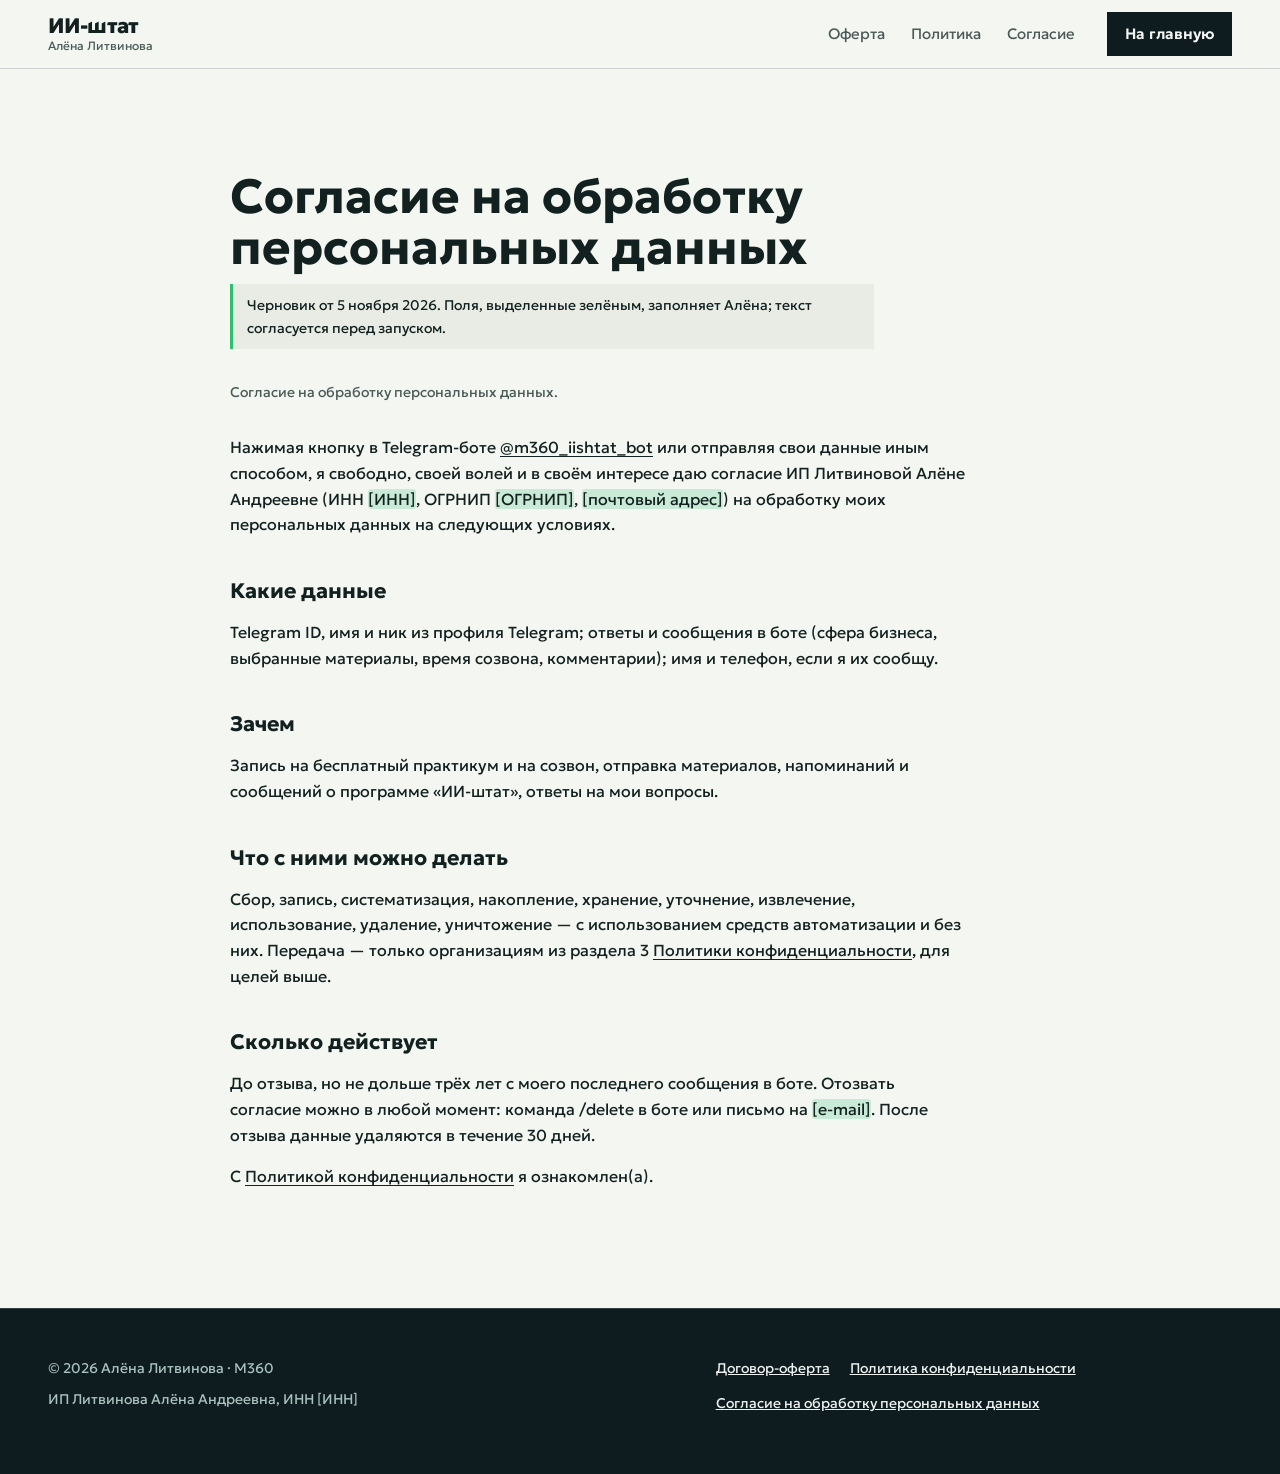
==== consent.html @ 6bc73ac0 "Черновики оферты, политики и согласия; ссылки в подвале и формах Co-Authored-By: Claude Opus 5.5 <no" ====
<!doctype html>
<html lang="ru">
<head>
<meta charset="utf-8">
<meta name="viewport" content="width=device-width, initial-scale=1">
<title>Согласие на обработку персональных данных — ИИ-штат, Алёна Литвинова</title>
<meta name="robots" content="noindex">
<meta name="theme-color" content="#F4F6F2">
<link rel="icon" href="assets/img/favicon.svg" type="image/svg+xml">
<link rel="preconnect" href="https://fonts.googleapis.com">
<link rel="preconnect" href="https://fonts.gstatic.com" crossorigin>
<link rel="stylesheet" href="https://fonts.googleapis.com/css2?family=Caveat:wght@600&family=Geologica:wght,SHRP@300..800,0..100&display=swap">
<link rel="stylesheet" href="css/style.css?v=20261105c">
</head>
<body>

<header class="nav">
  <div class="wrap nav__in">
    <a class="logo" href="./" aria-label="ИИ-штат, на главную"><b>ИИ-штат</b><span>Алёна Литвинова</span></a>
    <nav class="nav__links" aria-label="Документы">
      <a href="oferta.html">Оферта</a>
      <a href="privacy.html">Политика</a>
      <a href="consent.html">Согласие</a>
    </nav>
    <a class="btn" href="./">На главную</a>
  </div>
</header>

<main id="main" class="doc">
  <div class="wrap">
    <h1>Согласие на обработку персональных данных</h1>
    <p class="draft">Черновик от 5 ноября 2026. Поля, выделенные зелёным, заполняет Алёна; текст согласуется перед запуском.</p>

<p class="meta">Согласие на обработку персональных данных.</p>

<p>Нажимая кнопку в Telegram-боте <a class="link" href="https://t.me/m360_iishtat_bot">@m360_iishtat_bot</a> или отправляя свои данные иным способом, я свободно, своей волей и в своём интересе даю согласие ИП Литвиновой Алёне Андреевне (ИНН <span class="ph">[ИНН]</span>, ОГРНИП <span class="ph">[ОГРНИП]</span>, <span class="ph">[почтовый адрес]</span>) на обработку моих персональных данных на следующих условиях.</p>

<h2>Какие данные</h2>
<p>Telegram ID, имя и ник из профиля Telegram; ответы и сообщения в боте (сфера бизнеса, выбранные материалы, время созвона, комментарии); имя и телефон, если я их сообщу.</p>

<h2>Зачем</h2>
<p>Запись на бесплатный практикум и на созвон, отправка материалов, напоминаний и сообщений о программе «ИИ-штат», ответы на мои вопросы.</p>

<h2>Что с ними можно делать</h2>
<p>Сбор, запись, систематизация, накопление, хранение, уточнение, извлечение, использование, удаление, уничтожение — с использованием средств автоматизации и без них. Передача — только организациям из раздела 3 <a class="link" href="privacy.html">Политики конфиденциальности</a>, для целей выше.</p>

<h2>Сколько действует</h2>
<p>До отзыва, но не дольше трёх лет с моего последнего сообщения в боте. Отозвать согласие можно в любой момент: команда /delete в боте или письмо на <span class="ph">[e-mail]</span>. После отзыва данные удаляются в течение 30 дней.</p>

<p>С <a class="link" href="privacy.html">Политикой конфиденциальности</a> я ознакомлен(а).</p>

  </div>
</main>

<footer class="foot">
  <div class="wrap foot__in">
    <div>
      <p>© 2026 Алёна Литвинова · М360</p>
      <p>ИП Литвинова Алёна Андреевна, ИНН [ИНН]</p>
    </div>
    <nav aria-label="Документы">
      <a href="oferta.html">Договор-оферта</a>
      <a href="privacy.html">Политика конфиденциальности</a>
      <a href="consent.html">Согласие на обработку персональных данных</a>
    </nav>
  </div>
</footer>
</body>
</html>
---- css/style.css ----
/* ИИ-штат · Алёна Литвинова
   Идея: кадровые документы малого бизнеса. Печатная форма — Geologica,
   заполнено от руки — Caveat, синяя печать — бренд-синий М360. */

:root {
  --paper: #F4F6F2;
  --paper-2: #E8ECE5;
  --ink: #0E1B1F;
  --ink-2: #172A2F;
  --text: #12211F;
  --muted: #4A5A57;
  --on-dark: #EEF3F1;
  --on-dark-muted: #A9C2BD;
  --green: #2FBF71;
  --green-deep: #17804A;
  --blue: #2F80ED;
  --stamp: #2A6CE0;
  --rule: rgba(14, 27, 31, .16);
  --rule-strong: rgba(14, 27, 31, .55);
  --rule-dark: rgba(238, 243, 241, .16);

  --f: "Geologica", "Manrope", system-ui, sans-serif;
  --hand: "Caveat", "Segoe Print", cursive;

  --wrap: 1240px;
  --gut: clamp(16px, 4vw, 48px);
  --sec: clamp(88px, 12vw, 168px);
}

*, *::before, *::after { box-sizing: border-box; }
html { -webkit-text-size-adjust: 100%; scroll-behavior: smooth; overflow-x: clip; }
body {
  margin: 0;
  background: var(--paper);
  color: var(--text);
  font: 400 18px/1.6 var(--f);
  font-variation-settings: "SHRP" 0;
  text-rendering: optimizeLegibility;
  -webkit-font-smoothing: antialiased;
  overflow-x: clip;
}
img { display: block; max-width: 100%; height: auto; }
a { color: inherit; }
button { font: inherit; color: inherit; }
:focus-visible { outline: 3px solid var(--blue); outline-offset: 3px; border-radius: 2px; }
.sr { position: absolute; width: 1px; height: 1px; overflow: hidden; clip: rect(0 0 0 0); white-space: nowrap; }

.wrap { width: min(100% - 2 * var(--gut), var(--wrap)); margin-inline: auto; }

/* ---------- type ---------- */
.d1, .h2, .h3 {
  font-weight: 700;
  font-variation-settings: "SHRP" 100;
  letter-spacing: -.035em;
  margin: 0;
  text-wrap: balance;
}
.d1 { font-size: clamp(46px, 8vw, 124px); line-height: .94; }
.h2 { font-size: clamp(34px, 5vw, 68px); line-height: 1; }
.h3 { font-size: clamp(22px, 2.2vw, 28px); line-height: 1.15; letter-spacing: -.02em; }
.lead { font-size: clamp(19px, 1.6vw, 22px); line-height: 1.5; max-width: 34em; margin: 0; }
.small { font-size: 14px; line-height: 1.5; }
.hand { font-family: var(--hand); font-weight: 600; letter-spacing: 0; color: var(--stamp); }
.num { font-variant-numeric: tabular-nums lining-nums; }
.muted { color: var(--muted); }
.s--ink .muted { color: var(--on-dark-muted); }

/* ---------- sections ---------- */
.s { padding-block: var(--sec); position: relative; }
.s--ink { background: var(--ink); color: var(--on-dark); }
.s--paper + .s--paper { padding-top: 0; }
.s__head { display: grid; gap: 20px; margin-bottom: clamp(48px, 6vw, 88px); max-width: 920px; }
.s__head .lead { color: var(--muted); }
.s--ink .s__head .lead { color: var(--on-dark-muted); }

/* ---------- buttons ---------- */
.btn {
  display: inline-flex; align-items: center; justify-content: center; gap: 10px;
  min-height: 56px; padding: 0 28px;
  border: 0; border-radius: 0;
  background: var(--ink); color: var(--paper);
  font-weight: 600; font-size: 17px; text-decoration: none; cursor: pointer; text-align: center;
  transition: background .2s, color .2s, transform .2s;
}
.btn:hover { background: var(--green-deep); }
.btn:active { transform: translateY(1px); }
.btn--green { background: var(--green); color: var(--ink); }
.btn--green:hover { background: #4CD488; }
.btn--line { background: transparent; color: inherit; box-shadow: inset 0 0 0 1.5px currentColor; }
.btn--line:hover { background: var(--ink); color: var(--paper); }
.s--ink .btn--line:hover { background: var(--paper); color: var(--ink); }
.btn[disabled] { opacity: .55; cursor: progress; }
.link { color: inherit; text-decoration: underline; text-underline-offset: .2em; text-decoration-thickness: 1px; }
.link:hover { color: var(--green-deep); }
.s--ink .link:hover { color: var(--green); }

/* ---------- nav ---------- */
.nav {
  position: sticky; top: 0; z-index: 40;
  background: color-mix(in srgb, var(--paper) 88%, transparent);
  backdrop-filter: blur(10px);
  border-bottom: 1px solid var(--rule);
}
.nav__in { display: flex; align-items: center; gap: 32px; min-height: 68px; }
.logo { display: grid; line-height: 1; text-decoration: none; }
.logo b { font-size: 21px; font-weight: 800; letter-spacing: -.04em; font-variation-settings: "SHRP" 100; }
.logo span { font-size: 12px; color: var(--muted); margin-top: 3px; }
.nav__links { display: flex; gap: 26px; margin-left: auto; }
.nav__links a { text-decoration: none; font-size: 15px; color: var(--muted); }
.nav__links a:hover { color: var(--text); }
.nav .btn { min-height: 44px; padding: 0 18px; font-size: 15px; white-space: nowrap; }
@media (max-width: 520px) { .nav .btn .opt { display: none; } }
@media (max-width: 900px) { .nav__links { display: none; } .nav .btn { margin-left: auto; } }

/* ---------- hero ---------- */
.hero { padding-top: clamp(32px, 5vw, 64px); padding-bottom: clamp(56px, 8vw, 104px); }
.hero__grid { display: grid; grid-template-columns: 1.15fr .85fr; gap: clamp(24px, 4vw, 64px); align-items: end; }
.order {
  display: flex; flex-wrap: wrap; align-items: baseline; gap: 6px 14px;
  font-size: 15px; color: var(--muted);
  padding-bottom: 14px; border-bottom: 1px solid var(--rule-strong);
  margin-bottom: clamp(28px, 4vw, 48px);
}
.order b { color: var(--text); font-weight: 600; }
.order .hand { font-size: 26px; line-height: 1; }
.hero .d1 { margin-bottom: 28px; }
.hero .lead { margin-bottom: 36px; }
.hero__cta { display: flex; flex-wrap: wrap; gap: 12px; margin-bottom: clamp(36px, 5vw, 56px); }
.fields { display: grid; grid-template-columns: repeat(4, auto); justify-content: start; gap: 0; border-top: 1px solid var(--rule); }
.field { padding: 12px 28px 0 0; margin-right: 28px; border-right: 1px solid var(--rule); }
.field:last-child { border-right: 0; margin-right: 0; }
.field small { display: block; font-size: 13px; color: var(--muted); }
.field span { display: block; font-weight: 600; font-size: 17px; }

.portrait { position: relative; align-self: stretch; display: flex; align-items: flex-end; }
.portrait img { width: 100%; mix-blend-mode: multiply; filter: contrast(1.04); }
.approve {
  position: absolute; top: 0; right: 0; width: min(270px, 70%);
  font-size: 13px; line-height: 1.45; color: var(--text);
  background: color-mix(in srgb, var(--paper) 82%, transparent);
  padding: 12px 14px 16px;
}
.approve b { display: block; font-size: 14px; letter-spacing: .02em; }
.approve__line { position: relative; height: 40px; border-bottom: 1px solid var(--rule-strong); margin-top: 8px; }
.approve__name { font-size: 12px; color: var(--muted); margin-top: 4px; text-align: right; }
.approve__sign {
  position: absolute; left: 8px; bottom: -10px;
  font-size: 40px; line-height: 1; transform: rotate(-6deg);
  clip-path: inset(0 0 0 0);
}
.seal { position: absolute; width: 168px; height: 168px; left: -36px; bottom: 16%; color: var(--stamp); pointer-events: none; }
.seal svg { width: 100%; height: 100%; filter: url(#ink); opacity: .9; mix-blend-mode: multiply; }

@media (max-width: 960px) {
  .hero__grid { grid-template-columns: 1fr; }
  .portrait { max-width: 380px; margin: 8px auto 0; width: 100%; }
  .approve { width: 62%; font-size: 12px; }
  .approve__sign { font-size: 32px; }
  .seal { right: auto; left: -8px; top: auto; bottom: 18%; width: 118px; height: 118px; }
  .fields { grid-template-columns: 1fr 1fr; }
  .field { border-right: 0; margin-right: 0; padding-right: 12px; }
}

/* hero load: подпись пишется, потом ставится печать */
.motion .approve__sign { animation: write 1.1s .7s cubic-bezier(.6, 0, .3, 1) both; }
.motion .seal svg { animation: slam .5s 1.85s cubic-bezier(.2, 1.6, .4, 1) both; }
@keyframes write { from { clip-path: inset(0 100% 0 0); } to { clip-path: inset(0 0 0 0); } }
@keyframes slam {
  0% { opacity: 0; transform: scale(1.6) rotate(-24deg); }
  60% { opacity: .9; }
  100% { opacity: .9; transform: scale(1) rotate(-12deg); }
}
.seal svg { transform: rotate(-12deg); }

/* ---------- recognise ---------- */
.claims { display: grid; grid-template-columns: repeat(3, 1fr); border-top: 1px solid var(--rule-strong); }
.claim { padding: 32px 32px 0 0; border-right: 1px solid var(--rule); }
.claim + .claim { padding-left: 32px; }
.claim:last-child { border-right: 0; padding-right: 0; }
.claim q { display: block; font-size: clamp(22px, 2.1vw, 28px); line-height: 1.25; font-weight: 300; letter-spacing: -.015em; quotes: "«" "»"; margin-bottom: 28px; text-wrap: pretty; }
.claim h3 { font-size: 17px; margin: 0 0 6px; font-weight: 700; }
.claim p { margin: 0; color: var(--muted); font-size: 16px; }
.after-note { margin-top: 48px; font-size: 15px; color: var(--muted); }
@media (max-width: 860px) {
  .claims { grid-template-columns: 1fr; }
  .claim, .claim + .claim { padding: 28px 0; border-right: 0; border-bottom: 1px solid var(--rule); }
}

/* ---------- why now: ledger ---------- */
.ledger { border-top: 1px solid var(--rule-dark); }
.ledger__row {
  display: grid; grid-template-columns: minmax(0, 6fr) minmax(0, 5fr); gap: 32px; align-items: baseline;
  padding: 28px 0; border-bottom: 1px solid var(--rule-dark);
}
.ledger__n { white-space: nowrap; font-size: clamp(44px, 7.2vw, 112px); line-height: .9; font-weight: 700; letter-spacing: -.05em; font-variation-settings: "SHRP" 100; color: var(--green); }
.ledger__t { font-size: clamp(18px, 1.6vw, 22px); line-height: 1.4; max-width: 30em; }
.ledger__t a { display: block; margin-top: 10px; font-size: 14px; color: var(--on-dark-muted); }
.verdict { margin-top: 56px; display: grid; grid-template-columns: minmax(0, 6fr) minmax(0, 5fr); gap: 32px; }
.verdict p { margin: 0; font-size: clamp(20px, 1.8vw, 24px); line-height: 1.45; }
@media (max-width: 760px) {
  .ledger__row, .verdict { grid-template-columns: 1fr; gap: 10px; }
}

/* ---------- staff schedule ---------- */
.sheet { border: 1.5px solid var(--ink); background: #fff; }
.sheet__top {
  display: flex; flex-wrap: wrap; justify-content: space-between; gap: 8px 24px; align-items: baseline;
  padding: 18px 22px; border-bottom: 1.5px solid var(--ink);
}
.sheet__top b { font-size: 18px; }
.sheet__top .hand { font-size: 30px; line-height: 1; }
.sheet__cols, .row {
  display: grid; grid-template-columns: 64px minmax(0, 1.25fr) minmax(0, 2fr) 168px;
  align-items: center;
}
.sheet__cols { font-size: 13px; color: var(--muted); border-bottom: 1px solid var(--rule-strong); }
.sheet__cols span, .row > * { padding: 12px 18px; border-right: 1px solid var(--rule); align-self: stretch; }
.sheet__cols span:last-child, .row > *:last-child { border-right: 0; }
.row { border-bottom: 1px solid var(--rule); min-height: 104px; }
.row:last-child { border-bottom: 0; }
.row__n { font-size: 28px; font-weight: 700; font-variation-settings: "SHRP" 100; display: flex; align-items: center; }
.row__pos { display: flex; flex-direction: column; justify-content: center; }
.row__pos b { font-size: 20px; line-height: 1.2; letter-spacing: -.015em; }
.row__pos small { color: var(--muted); font-size: 14px; }
.row__does { display: flex; align-items: center; font-size: 16px; line-height: 1.45; }
.row__st { position: relative; display: flex; align-items: center; justify-content: center; }
.row__vac { font-size: 14px; color: var(--muted); }
.stamp {
  position: absolute; inset: 50% auto auto 50%;
  display: grid; place-items: center; text-align: center;
  padding: 6px 12px 5px; border: 3px solid var(--stamp); border-radius: 6px;
  color: var(--stamp); font-weight: 800; font-size: 20px; line-height: 1; letter-spacing: .06em;
  font-variation-settings: "SHRP" 100;
  transform: translate(-50%, -50%) rotate(-9deg);
  filter: url(#ink); opacity: 0; mix-blend-mode: multiply;
}
.stamp small { display: block; font-size: 11px; font-weight: 600; letter-spacing: .02em; margin-top: 4px; }
.row.is-hired .row__vac { opacity: 0; }
.row.is-hired .stamp { opacity: .95; }
.motion .row.is-hired .stamp { animation: stamp .42s cubic-bezier(.2, 1.7, .45, 1) both; }
@keyframes stamp {
  0% { opacity: 0; transform: translate(-50%, -50%) rotate(-22deg) scale(1.9); }
  100% { opacity: .9; transform: translate(-50%, -50%) rotate(-9deg) scale(1); }
}
.row:nth-child(even) .stamp { transform: translate(-50%, -50%) rotate(6deg); }
.motion .row:nth-child(even).is-hired .stamp { animation-name: stamp2; }
@keyframes stamp2 {
  0% { opacity: 0; transform: translate(-50%, -50%) rotate(20deg) scale(1.9); }
  100% { opacity: .9; transform: translate(-50%, -50%) rotate(6deg) scale(1); }
}
.sheet__foot { display: grid; grid-template-columns: 1fr auto; gap: 16px 32px; align-items: end; margin-top: 28px; }
.sheet__foot p { margin: 0; max-width: 40em; }
@media (max-width: 820px) {
  .sheet__cols { display: none; }
  .row { grid-template-columns: 52px 1fr; grid-template-areas: "n pos" "n does" "n st"; min-height: 0; padding: 14px 0; }
  .row > * { border-right: 0; padding: 4px 14px; }
  .row__n { grid-area: n; align-items: flex-start; font-size: 24px; }
  .row__pos { grid-area: pos; }
  .row__does { grid-area: does; font-size: 15px; }
  .row__st { grid-area: st; justify-content: flex-start; min-height: 56px; }
  .stamp { left: 64px; }
  .sheet__foot { grid-template-columns: 1fr; }
}

/* ---------- payroll ---------- */
.payroll { display: grid; grid-template-columns: minmax(0, 1fr) minmax(0, 1fr); gap: clamp(32px, 6vw, 96px); align-items: start; }
.slip { border-top: 2px solid var(--on-dark); }
.slip__row { display: grid; grid-template-columns: 1fr auto; gap: 8px 24px; padding: 24px 0; border-bottom: 1px dashed var(--rule-dark); }
.slip__row b { font-size: 19px; font-weight: 600; }
.slip__row small { grid-column: 1 / -1; color: var(--on-dark-muted); font-size: 15px; }
.slip__sum { font-size: clamp(30px, 3.6vw, 48px); font-weight: 700; letter-spacing: -.03em; font-variation-settings: "SHRP" 100; text-align: right; white-space: nowrap; }
.slip__row--ours .slip__sum { color: var(--green); }
.slip__total { display: flex; justify-content: space-between; gap: 16px; padding-top: 20px; font-size: 15px; color: var(--on-dark-muted); }
@media (max-width: 860px) { .payroll { grid-template-columns: 1fr; } }

/* ---------- lesson steps ---------- */
.steps { list-style: none; padding: 0; margin: 0; display: grid; grid-template-columns: repeat(5, 1fr); counter-reset: st; border-top: 1px solid var(--rule-strong); }
.steps li { counter-increment: st; padding: 24px 24px 0 0; position: relative; }
.steps li + li { padding-left: 24px; border-left: 1px solid var(--rule); }
.steps li::before { content: counter(st); display: block; font-size: 56px; line-height: 1; font-weight: 700; font-variation-settings: "SHRP" 100; letter-spacing: -.04em; margin-bottom: 28px; color: var(--green-deep); }
.steps b { display: block; font-size: 20px; margin-bottom: 6px; }
.steps span { color: var(--muted); font-size: 16px; line-height: 1.45; display: block; }
.steps-note { margin-top: 40px; max-width: 40em; }
@media (max-width: 960px) {
  .steps { grid-template-columns: 1fr; }
  .steps li, .steps li + li { padding: 20px 0; border-left: 0; border-bottom: 1px solid var(--rule); display: grid; grid-template-columns: 64px 1fr; }
  .steps li::before { margin: 0; font-size: 40px; grid-row: span 2; }
}

/* ---------- before / after ---------- */
.ba { display: grid; grid-template-columns: 1fr 1fr; border-top: 1px solid var(--rule-strong); }
.ba > div { padding-top: 24px; }
.ba > div + div { padding-left: 40px; border-left: 1px solid var(--rule); }
.ba h3 { font-size: 15px; font-weight: 600; color: var(--muted); margin: 0 0 18px; }
.ba ul { list-style: none; margin: 0; padding: 0; }
.ba li { font-size: clamp(19px, 1.7vw, 23px); line-height: 1.35; padding: 14px 0; border-bottom: 1px solid var(--rule); letter-spacing: -.01em; }
.ba .was li { color: var(--muted); text-decoration: line-through; text-decoration-color: rgba(14, 27, 31, .35); text-decoration-thickness: 1px; }
.ba .will li { font-weight: 500; }
@media (max-width: 760px) { .ba { grid-template-columns: 1fr; } .ba > div + div { padding-left: 0; border-left: 0; margin-top: 36px; } }

/* ---------- author ---------- */
.author { display: grid; grid-template-columns: minmax(0, 5fr) minmax(0, 7fr); gap: clamp(32px, 5vw, 80px); align-items: start; }
.author__photo figure { margin: 0; }
.author__photo img { width: 100%; aspect-ratio: 9 / 13; object-fit: cover; object-position: 50% 30%; }
figcaption { font-size: 13px; color: var(--on-dark-muted); margin-top: 10px; line-height: 1.4; }
.card-t2 { border-top: 1.5px solid var(--on-dark); margin-top: 36px; }
.card-t2 div { display: grid; grid-template-columns: 180px 1fr; gap: 20px; padding: 16px 0; border-bottom: 1px solid var(--rule-dark); }
.card-t2 dt { color: var(--on-dark-muted); font-size: 15px; }
.card-t2 dd { margin: 0; font-size: 17px; line-height: 1.45; }
.author blockquote { margin: 48px 0 0; font-size: clamp(26px, 2.8vw, 38px); line-height: 1.18; font-weight: 300; letter-spacing: -.02em; }
.author blockquote footer { margin-top: 14px; font-size: 15px; color: var(--on-dark-muted); font-weight: 400; letter-spacing: 0; }
.reel { display: grid; grid-template-columns: repeat(4, 1fr); gap: 16px; margin-top: clamp(56px, 7vw, 96px); }
.reel figure { margin: 0; }
.reel img { width: 100%; aspect-ratio: 3 / 4; object-fit: cover; }
@media (max-width: 900px) {
  .author { grid-template-columns: 1fr; }
  .author__photo { max-width: 460px; }
  .card-t2 div { grid-template-columns: 1fr; gap: 2px; }
  .reel { grid-template-columns: 1fr 1fr; }
}

/* ---------- stories ---------- */
.stories { display: grid; grid-template-columns: repeat(4, 1fr); border-top: 1px solid var(--rule-strong); margin-bottom: clamp(56px, 7vw, 96px); }
.story { padding: 24px 24px 0 0; }
.story + .story { padding-left: 24px; border-left: 1px solid var(--rule); }
.story b { display: block; font-size: 22px; letter-spacing: -.02em; margin-bottom: 8px; }
.story p { margin: 0; color: var(--muted); font-size: 16px; }
.shots { columns: 4 240px; column-gap: 20px; }
.shots figure { break-inside: avoid; margin: 0 0 20px; }
.shots img { width: 100%; border: 1px solid var(--rule); }
.shots figcaption { color: var(--muted); }
@media (max-width: 900px) {
  .stories { grid-template-columns: 1fr 1fr; }
  .story, .story + .story { padding: 20px 16px 20px 0; border-left: 0; border-bottom: 1px solid var(--rule); }
}

/* ---------- tariffs ---------- */
.deals { display: grid; grid-template-columns: 1fr 1fr; gap: 24px; }
.deal { display: flex; flex-direction: column; border: 1.5px solid var(--ink); padding: clamp(24px, 3vw, 40px); background: #fff; }
.deal--main { background: var(--ink); color: var(--on-dark); }
.deal__no { font-size: 14px; color: var(--muted); display: flex; justify-content: space-between; gap: 12px; padding-bottom: 14px; border-bottom: 1px solid var(--rule); margin-bottom: 24px; }
.deal--main .deal__no { color: var(--on-dark-muted); border-color: var(--rule-dark); }
.deal h3 { font-size: clamp(26px, 2.6vw, 34px); margin: 0 0 8px; font-weight: 700; letter-spacing: -.03em; font-variation-settings: "SHRP" 100; }
.deal__price { font-size: clamp(40px, 4.6vw, 60px); font-weight: 700; letter-spacing: -.04em; line-height: 1; font-variation-settings: "SHRP" 100; margin: 18px 0 6px; }
.deal__sub { color: var(--muted); font-size: 16px; margin: 0 0 24px; }
.deal--main .deal__sub { color: var(--on-dark-muted); }
.deal ul { list-style: none; padding: 0; margin: 0 0 32px; flex: 1; }
.deal li { padding: 10px 0 10px 26px; border-bottom: 1px solid var(--rule); position: relative; font-size: 17px; }
.deal--main li { border-color: var(--rule-dark); }
.deal li::before { content: ""; position: absolute; left: 0; top: 19px; width: 12px; height: 2px; background: var(--green-deep); }
.deal--main li::before { background: var(--green); }
.deal .btn { width: 100%; }
.deal--main .btn { background: var(--green); color: var(--ink); }
.deal--main .btn:hover { background: #4CD488; }
.deals-note { margin-top: 32px; display: grid; gap: 8px; max-width: 46em; }
.deals-note p { margin: 0; }
@media (max-width: 820px) { .deals { grid-template-columns: 1fr; } }

/* ---------- honest ---------- */
.honest { display: grid; grid-template-columns: 1fr 1fr; border-top: 1px solid var(--rule-dark); }
.honest > div { padding-top: 24px; }
.honest > div + div { padding-left: 40px; border-left: 1px solid var(--rule-dark); }
.honest h3 { margin: 0 0 14px; font-size: 22px; }
.honest ul { margin: 0; padding: 0; list-style: none; }
.honest li { padding: 12px 0; border-bottom: 1px solid var(--rule-dark); font-size: 18px; }
.honest-q { margin: 64px 0 0; font-size: clamp(28px, 3.4vw, 46px); line-height: 1.12; font-weight: 600; letter-spacing: -.03em; font-variation-settings: "SHRP" 100; max-width: 20em; text-wrap: balance; }
@media (max-width: 760px) { .honest { grid-template-columns: 1fr; } .honest > div + div { padding-left: 0; border-left: 0; margin-top: 32px; } }

/* ---------- faq ---------- */
.faq { border-top: 1px solid var(--rule-strong); max-width: 920px; }
.faq details { border-bottom: 1px solid var(--rule); }
.faq summary { list-style: none; cursor: pointer; display: grid; grid-template-columns: 1fr 28px; gap: 24px; align-items: center; padding: 22px 0; font-size: clamp(19px, 1.7vw, 22px); font-weight: 600; letter-spacing: -.01em; }
.faq summary::-webkit-details-marker { display: none; }
.faq summary::after { content: ""; width: 18px; height: 18px; justify-self: end; background: linear-gradient(currentColor, currentColor) center / 18px 2px no-repeat, linear-gradient(currentColor, currentColor) center / 2px 18px no-repeat; transition: transform .25s; }
.faq details[open] summary::after { transform: rotate(45deg); }
.faq details p { margin: 0 0 24px; max-width: 42em; color: var(--muted); }

/* ---------- final ---------- */
.final { display: grid; grid-template-columns: 1fr 1fr; gap: 24px; }
.final__opt { padding: clamp(28px, 3.4vw, 48px); border: 1px solid var(--rule-dark); display: flex; flex-direction: column; gap: 16px; }
.final__opt--hot { background: var(--paper); color: var(--text); border-color: var(--paper); }
.final__opt small { font-size: 15px; color: var(--on-dark-muted); }
.final__opt--hot small { color: var(--muted); }
.final__opt h3 { margin: 0; font-size: clamp(28px, 3vw, 40px); line-height: 1.05; font-weight: 700; letter-spacing: -.03em; font-variation-settings: "SHRP" 100; }
.final__opt p { margin: 0; flex: 1; }
.final__opt .btn { align-self: flex-start; }
@media (max-width: 820px) { .final { grid-template-columns: 1fr; } }

/* ---------- footer ---------- */
.foot { background: var(--ink); color: var(--on-dark-muted); padding: 48px 0 56px; border-top: 1px solid var(--rule-dark); font-size: 14px; }
.foot__in { display: grid; grid-template-columns: 1.2fr 1fr; gap: 24px 48px; }
.foot p { margin: 0 0 8px; }
.foot nav { display: flex; flex-wrap: wrap; gap: 8px 20px; }
.foot a { color: var(--on-dark); }
@media (max-width: 760px) { .foot__in { grid-template-columns: 1fr; } }

/* ---------- form & modal ---------- */
.form { display: grid; gap: 16px; }
.form label { display: grid; gap: 6px; font-size: 15px; font-weight: 600; }
.form label small { font-weight: 400; color: var(--muted); }
.form input[type="text"], .form input[type="tel"] {
  width: 100%; min-height: 54px; padding: 0 16px;
  border: 1.5px solid var(--rule-strong); border-radius: 0; background: #fff; color: var(--text);
  font: 400 17px var(--f);
}
.form input:focus { outline: none; border-color: var(--blue); box-shadow: 0 0 0 3px rgba(47, 128, 237, .2); }
.form .err { color: #B3261E; font-size: 14px; font-weight: 400; min-height: 0; }
.form [aria-invalid="true"] { border-color: #B3261E; }
.check { display: grid !important; grid-template-columns: 22px 1fr; gap: 10px !important; font-weight: 400 !important; font-size: 14px !important; line-height: 1.45; align-items: start; }
.check input { width: 20px; height: 20px; margin: 1px 0 0; accent-color: var(--green-deep); }
.form .btn { width: 100%; margin-top: 6px; }
.form__alt { font-size: 14px; color: var(--muted); margin: 0; }
.form__msg { display: none; }
.form__msg h3 { margin: 0 0 10px; font-size: 28px; letter-spacing: -.03em; font-variation-settings: "SHRP" 100; }
.form__msg p { margin: 0 0 18px; }
.form__msg .btns { display: grid; gap: 10px; }
.is-sent .form__fields { display: none; }
.is-sent .form__msg { display: block; }
.form__fail { display: none; padding: 14px 16px; background: #FCEDEC; color: #7A1A14; font-size: 15px; }
.form__fail.on { display: block; }
.form__fail a { color: inherit; font-weight: 600; }

.modal { position: fixed; inset: 0; z-index: 100; display: none; place-items: center; padding: 16px; background: rgba(14, 27, 31, .66); }
.modal.on { display: grid; }
.modal__box { position: relative; width: min(520px, 100%); max-height: calc(100dvh - 32px); overflow: auto; background: var(--paper); padding: clamp(24px, 4vw, 40px); }
.modal__box h2 { padding-right: 36px; font-size: 30px; line-height: 1.05; margin: 0 0 8px; letter-spacing: -.03em; font-variation-settings: "SHRP" 100; }
.modal__box > p { margin: 0 0 22px; color: var(--muted); font-size: 16px; }
.modal__x { position: absolute; top: 10px; right: 10px; width: 44px; height: 44px; border: 0; background: none; cursor: pointer; font-size: 28px; line-height: 1; }

/* ---------- practicum page ---------- */
.pr-hero { padding-top: clamp(32px, 5vw, 64px); padding-bottom: var(--sec); }
.pr-grid { display: grid; grid-template-columns: minmax(0, 1.2fr) minmax(0, .8fr); gap: clamp(32px, 5vw, 72px); align-items: start; }
.pr-grid .d1 { margin-bottom: 24px; }
.count { display: flex; gap: 0; margin: 32px 0 0; border-top: 1px solid var(--rule-strong); }
.count div { padding: 12px 24px 0 0; margin-right: 24px; border-right: 1px solid var(--rule); }
.count div:last-child { border: 0; }
.count b { display: block; font-size: clamp(36px, 4vw, 56px); line-height: 1; font-weight: 700; letter-spacing: -.04em; font-variation-settings: "SHRP" 100; }
.count small { font-size: 13px; color: var(--muted); }
.count-state { margin: 32px 0 0; font-size: 20px; font-weight: 600; }
.panel { background: #fff; border: 1.5px solid var(--ink); padding: clamp(22px, 3vw, 36px); position: sticky; top: 92px; }
.panel h2 { font-size: 26px; margin: 0 0 6px; letter-spacing: -.03em; font-variation-settings: "SHRP" 100; }
.panel > p { margin: 0 0 20px; color: var(--muted); font-size: 16px; }
.shifts { border: 1.5px solid var(--ink); background: #fff; }
.shift { display: grid; grid-template-columns: 150px 1fr; border-bottom: 1px solid var(--rule); }
.shift:last-child { border-bottom: 0; }
.shift > div { padding: 22px; }
.shift > div + div { border-left: 1px solid var(--rule); }
.shift time { display: block; font-size: 30px; font-weight: 700; line-height: 1; letter-spacing: -.03em; font-variation-settings: "SHRP" 100; }
.shift small { color: var(--muted); font-size: 14px; }
.shift h3 { margin: 0 0 6px; font-size: 21px; letter-spacing: -.015em; }
.shift p { margin: 0; color: var(--muted); font-size: 16px; }
.who { display: grid; grid-template-columns: 180px 1fr; gap: 28px; align-items: center; }
.who img { width: 180px; height: 180px; object-fit: cover; mix-blend-mode: multiply; }
.who p { margin: 0; font-size: 19px; }
.cta-bottom { text-align: left; }
@media (max-width: 960px) {
  .pr-grid { grid-template-columns: 1fr; }
  .panel { position: static; }
}
@media (max-width: 620px) {
  .shift { grid-template-columns: 1fr; }
  .shift > div + div { border-left: 0; padding-top: 0; }
  .who { grid-template-columns: 1fr; }
  .count div { padding-right: 14px; margin-right: 14px; }
}

@media (prefers-reduced-motion: reduce) {
  html:not(.motion) { scroll-behavior: auto; }
}

/* ---------- документы ---------- */
.doc { padding-block: clamp(56px, 8vw, 104px); background: var(--paper); }
.doc .wrap { max-width: 820px; }
.doc h1 { font-size: clamp(30px, 4vw, 48px); line-height: 1.05; margin: 0 0 12px; }
.doc h2 { font-size: 21px; line-height: 1.25; margin: 40px 0 12px; }
.doc p, .doc li { font-size: 16px; line-height: 1.6; max-width: 46em; }
.doc ol, .doc ul { padding-left: 1.3em; }
.doc li + li { margin-top: 6px; }
.doc table { border-collapse: collapse; width: 100%; font-size: 15px; margin: 12px 0; }
.doc td, .doc th { border-top: 1px solid var(--rule); padding: 10px 12px 10px 0; text-align: left; vertical-align: top; }
.doc .ph { background: rgba(47, 191, 113, .22); border-radius: 3px; }
.doc .meta { color: var(--muted); font-size: 14px; margin: 0 0 32px; }
.doc .draft { border-left: 3px solid var(--green); padding: 10px 14px; background: var(--paper-2); font-size: 14px; margin: 0 0 32px; }
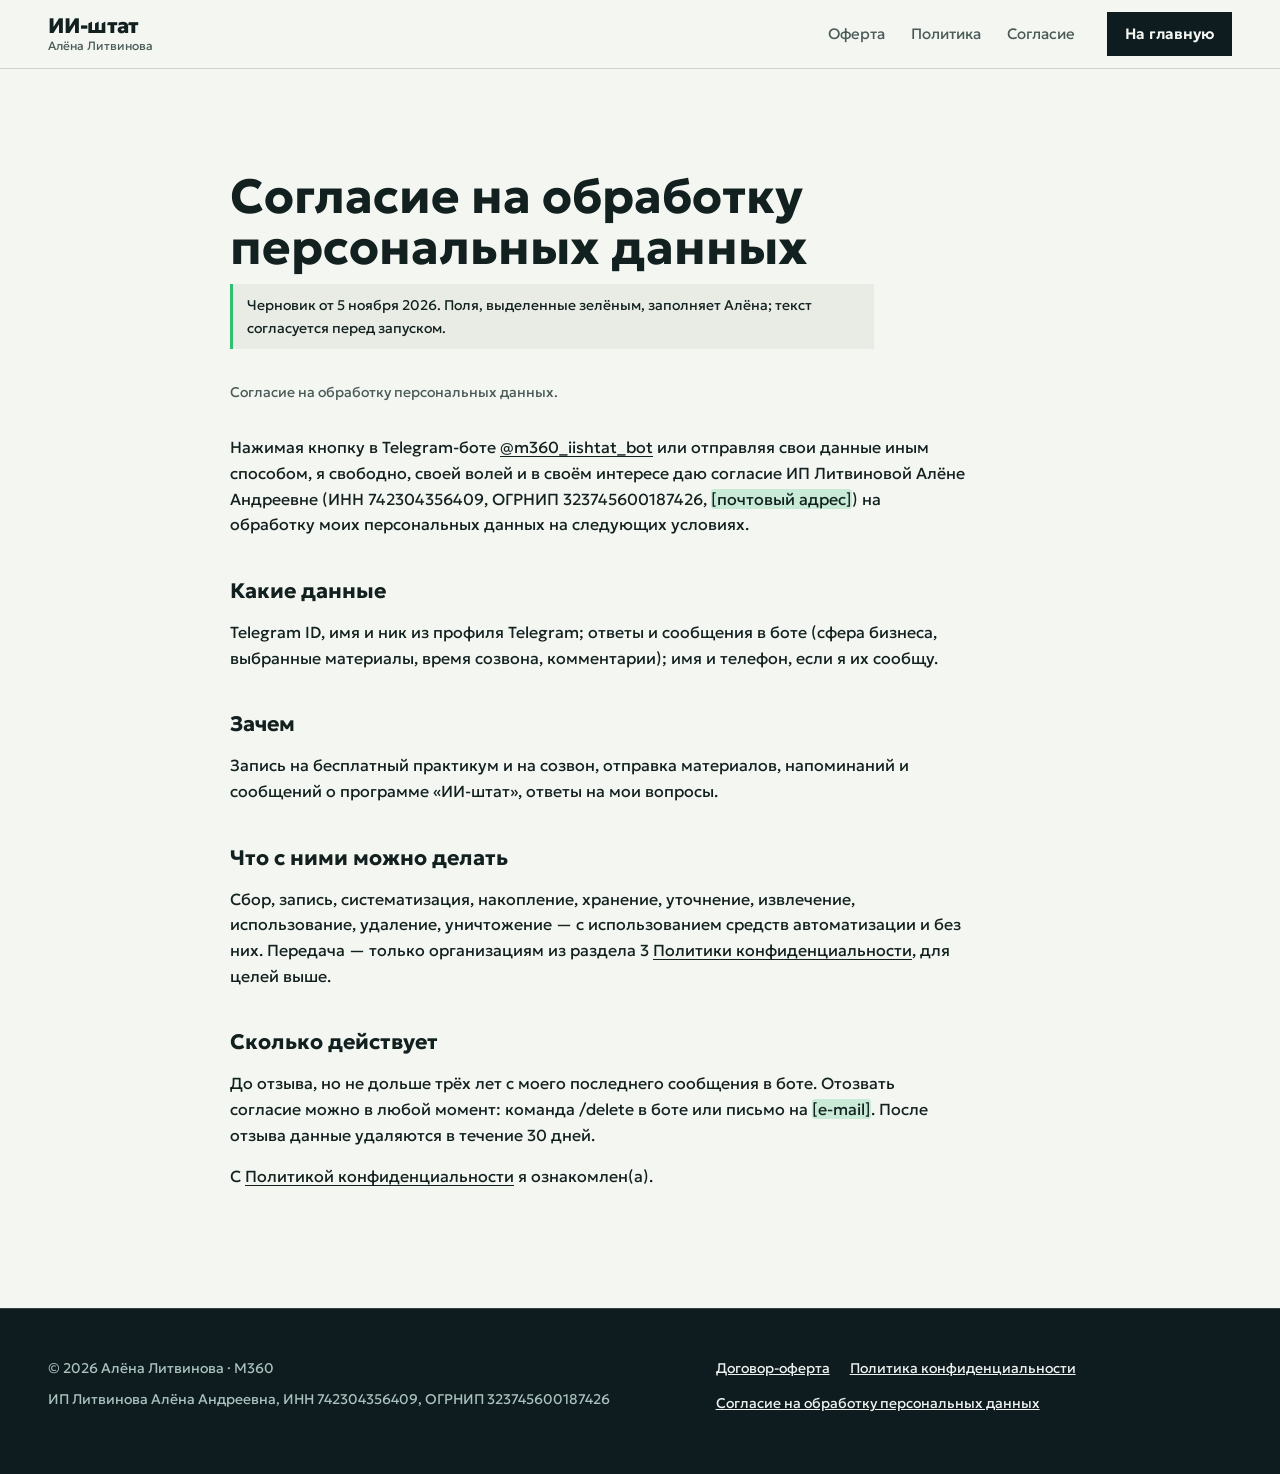
==== commit a06ce76d: "Реквизиты ИП Литвиновой: ИНН, ОГРНИП, банк в оферте Co-Authored-By: Claude Opus 5.5 <noreply@anthrop" ====
--- a/consent.html
+++ b/consent.html
@@ -2,6 +2,8 @@
 <html lang="ru">
 <head>
 <meta charset="utf-8">
+<script>if(/github\.io$/.test(location.hostname))location.replace("https://litvinova.online"+location.pathname.replace(/^\/ii-shtat-site/,"")+location.search+location.hash);</script>
+<link rel="canonical" href="https://litvinova.online/consent.html">
 <meta name="viewport" content="width=device-width, initial-scale=1">
 <title>Согласие на обработку персональных данных — ИИ-штат, Алёна Литвинова</title>
 <meta name="robots" content="noindex">
@@ -33,7 +35,7 @@
 
 <p class="meta">Согласие на обработку персональных данных.</p>
 
-<p>Нажимая кнопку в Telegram-боте <a class="link" href="https://t.me/m360_iishtat_bot">@m360_iishtat_bot</a> или отправляя свои данные иным способом, я свободно, своей волей и в своём интересе даю согласие ИП Литвиновой Алёне Андреевне (ИНН <span class="ph">[ИНН]</span>, ОГРНИП <span class="ph">[ОГРНИП]</span>, <span class="ph">[почтовый адрес]</span>) на обработку моих персональных данных на следующих условиях.</p>
+<p>Нажимая кнопку в Telegram-боте <a class="link" href="https://t.me/m360_iishtat_bot">@m360_iishtat_bot</a> или отправляя свои данные иным способом, я свободно, своей волей и в своём интересе даю согласие ИП Литвиновой Алёне Андреевне (ИНН 742304356409, ОГРНИП 323745600187426, <span class="ph">[почтовый адрес]</span>) на обработку моих персональных данных на следующих условиях.</p>
 
 <h2>Какие данные</h2>
 <p>Telegram ID, имя и ник из профиля Telegram; ответы и сообщения в боте (сфера бизнеса, выбранные материалы, время созвона, комментарии); имя и телефон, если я их сообщу.</p>
@@ -56,7 +58,7 @@
   <div class="wrap foot__in">
     <div>
       <p>© 2026 Алёна Литвинова · М360</p>
-      <p>ИП Литвинова Алёна Андреевна, ИНН [ИНН]</p>
+      <p>ИП Литвинова Алёна Андреевна, ИНН 742304356409, ОГРНИП 323745600187426</p>
     </div>
     <nav aria-label="Документы">
       <a href="oferta.html">Договор-оферта</a>
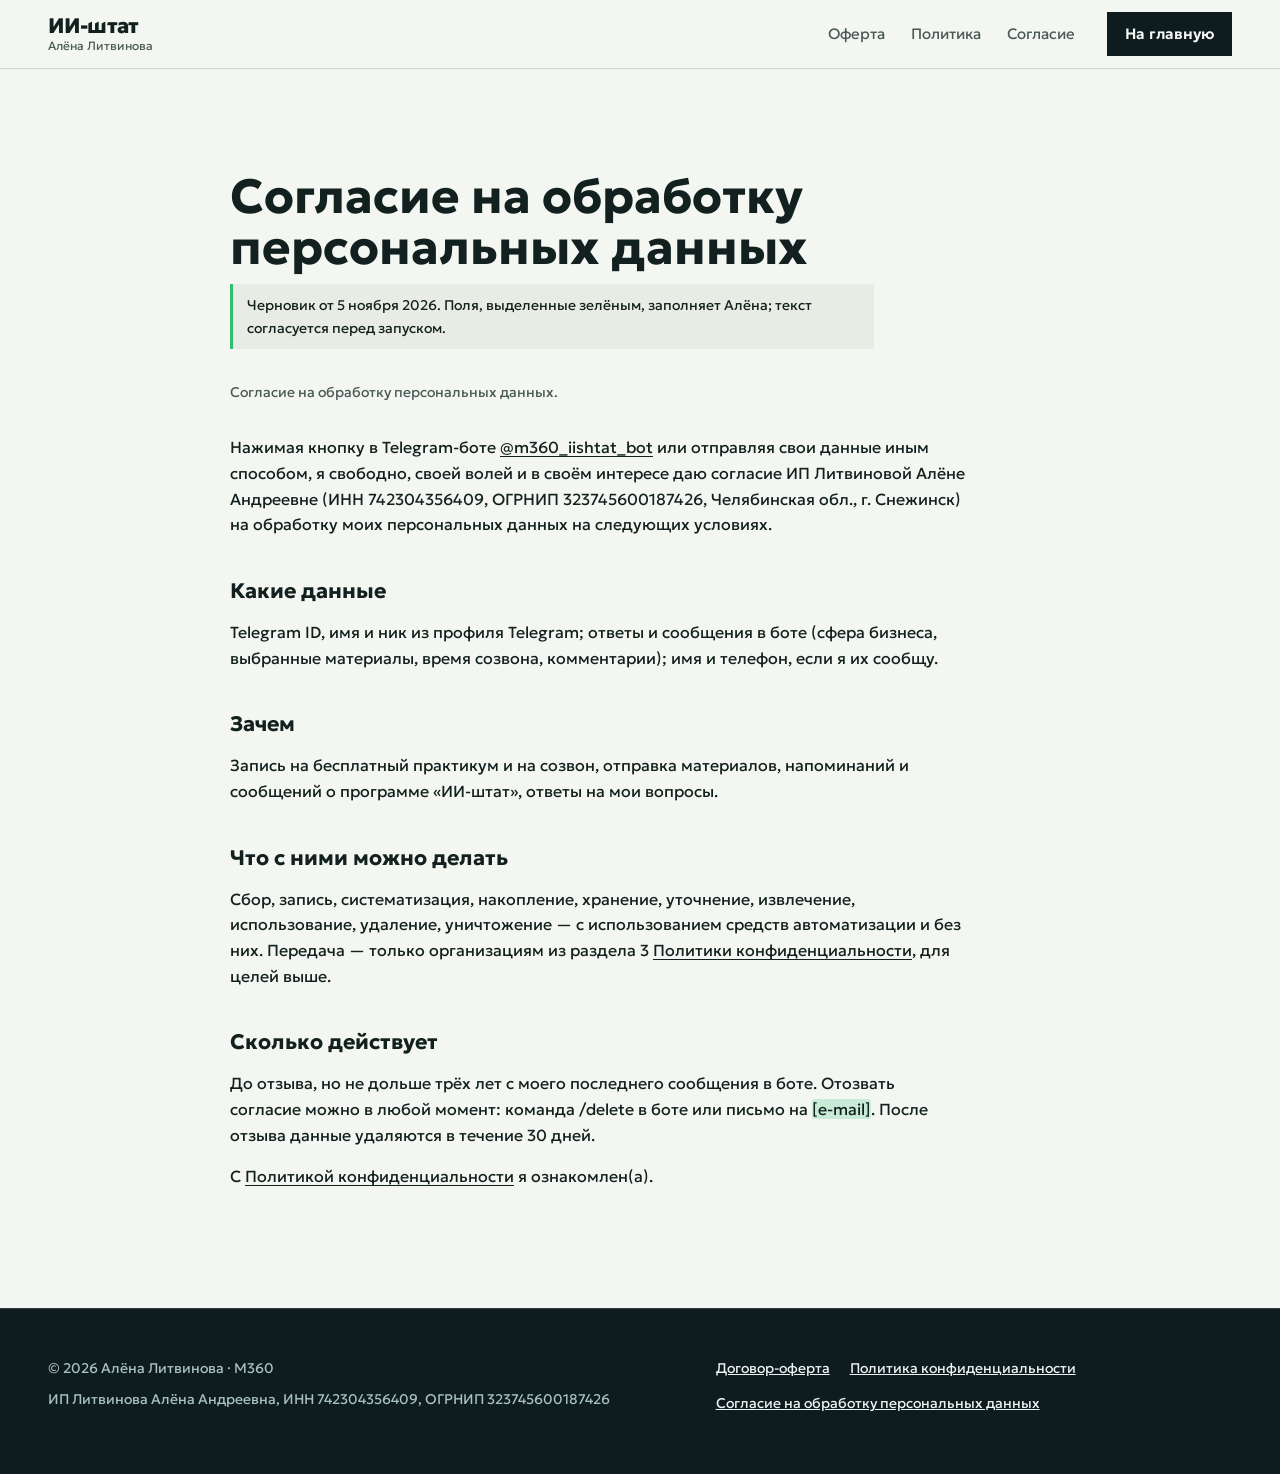
==== commit 5944e7ad: "Документы: место нахождения — г. Снежинск Co-Authored-By: Claude Opus 5.5 <noreply@anthropic.com>" ====
--- a/consent.html
+++ b/consent.html
@@ -35,7 +35,7 @@
 
 <p class="meta">Согласие на обработку персональных данных.</p>
 
-<p>Нажимая кнопку в Telegram-боте <a class="link" href="https://t.me/m360_iishtat_bot">@m360_iishtat_bot</a> или отправляя свои данные иным способом, я свободно, своей волей и в своём интересе даю согласие ИП Литвиновой Алёне Андреевне (ИНН 742304356409, ОГРНИП 323745600187426, <span class="ph">[почтовый адрес]</span>) на обработку моих персональных данных на следующих условиях.</p>
+<p>Нажимая кнопку в Telegram-боте <a class="link" href="https://t.me/m360_iishtat_bot">@m360_iishtat_bot</a> или отправляя свои данные иным способом, я свободно, своей волей и в своём интересе даю согласие ИП Литвиновой Алёне Андреевне (ИНН 742304356409, ОГРНИП 323745600187426, Челябинская обл., г. Снежинск) на обработку моих персональных данных на следующих условиях.</p>
 
 <h2>Какие данные</h2>
 <p>Telegram ID, имя и ник из профиля Telegram; ответы и сообщения в боте (сфера бизнеса, выбранные материалы, время созвона, комментарии); имя и телефон, если я их сообщу.</p>
